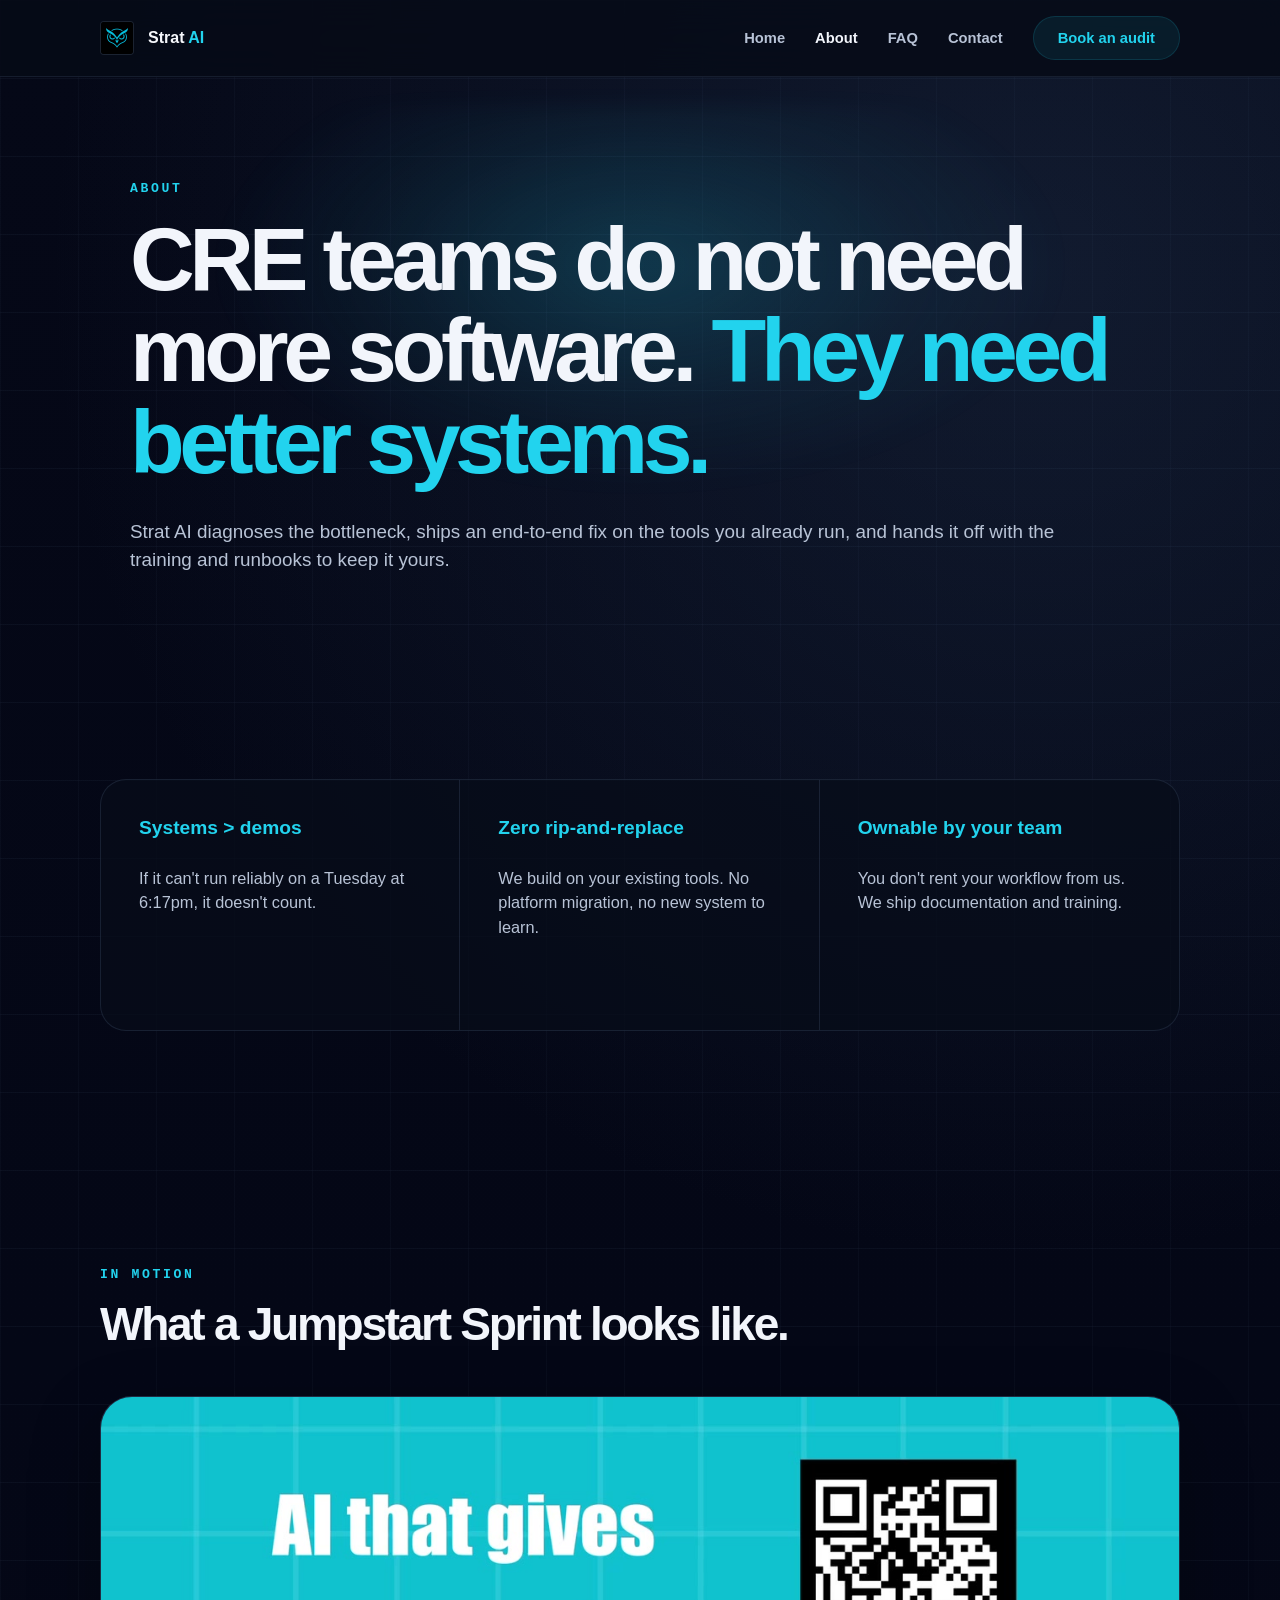
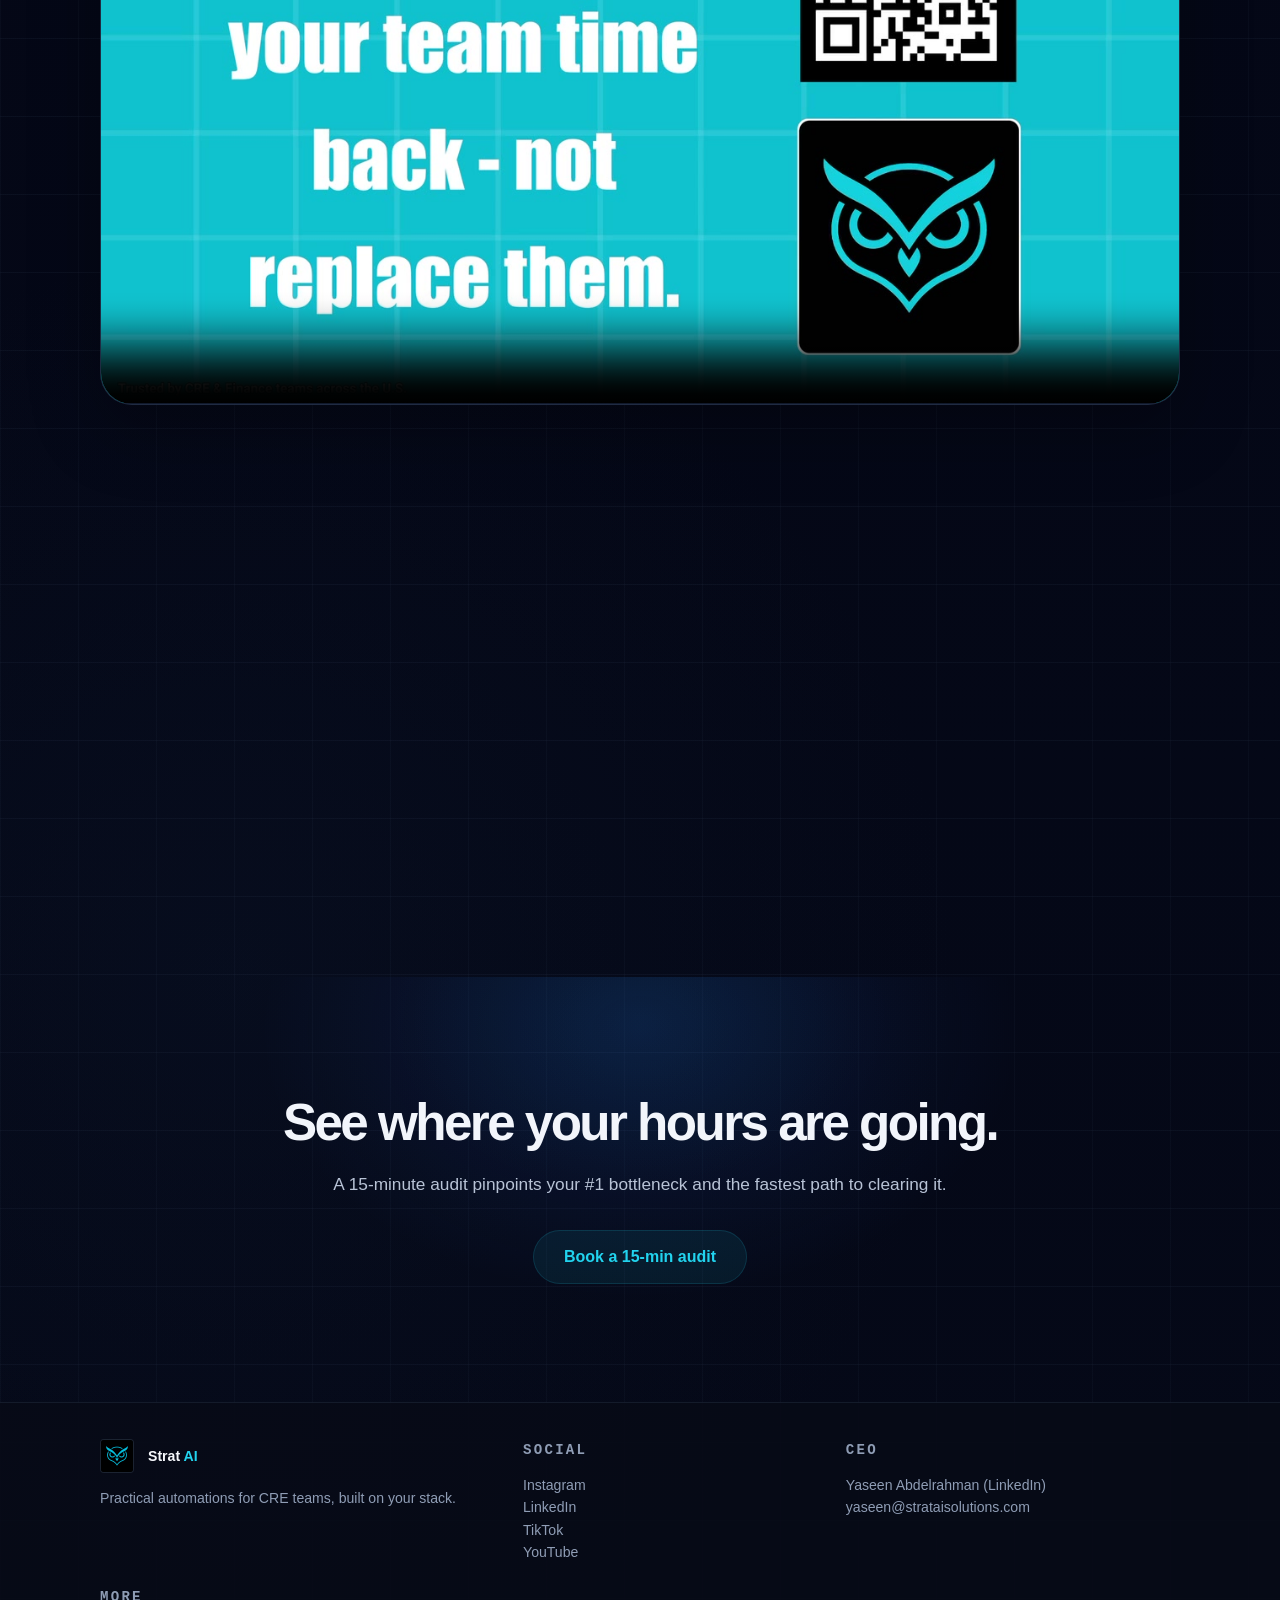
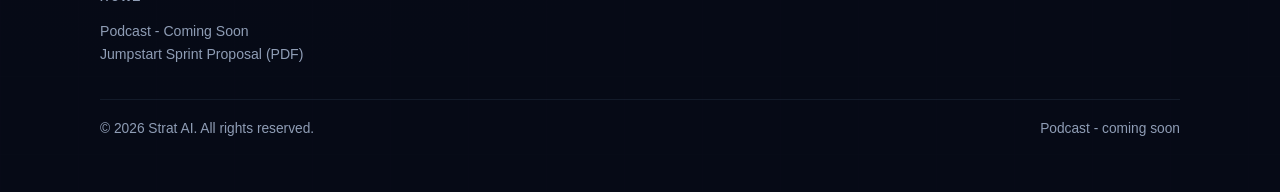
==== about-us.html @ e68e4372 "initial redesigned site" ====
<!doctype html>
<html lang="en">
  <head>
    <meta charset="UTF-8" />
    <meta name="viewport" content="width=device-width, initial-scale=1.0" />
    <title>Strat AI | About</title>
    <meta
      name="description"
      content="CRE teams do not need more software. They need better systems. Learn how Strat AI approaches workflow automation for CRE teams."
    />
    <link
      href="https://assets.calendly.com/assets/external/widget.css"
      rel="stylesheet"
    />
    <link rel="stylesheet" href="style.css" />
  </head>
  <body class="about-page">
    <div class="site-shell">
      <header class="topbar">
        <div class="container topbar-inner">
          <a class="brandmark" href="index.html" aria-label="Strat AI home">
            <img src="../stratai-logo.jpg" alt="Strat AI logo" class="brandmark-logo" />
            <span class="brandmark-text">Strat <span>AI</span></span>
          </a>

          <nav class="main-nav" aria-label="Primary">
            <a href="index.html">Home</a>
            <a class="is-current" href="about-us.html">About</a>
            <a href="faq.html">FAQ</a>
            <a href="contact.html">Contact</a>
            <a class="nav-cta calendly-trigger" href="https://calendly.com/yaseen-strataisolutions/intro?month=2026-02">Book an audit</a>
          </nav>

          <button class="nav-toggle" type="button" aria-expanded="false" aria-controls="mobile-nav">
            <span></span>
            <span></span>
          </button>
        </div>

        <div class="mobile-nav" id="mobile-nav">
          <a href="index.html">Home</a>
          <a href="about-us.html">About</a>
          <a href="faq.html">FAQ</a>
          <a href="contact.html">Contact</a>
          <a class="nav-cta mobile-nav-cta calendly-trigger" href="https://calendly.com/yaseen-strataisolutions/intro?month=2026-02">Book an audit</a>
        </div>
      </header>

      <main>
        <section class="about-hero about-hero-glow section-grid">
          <div class="container about-hero-inner reveal">
            <p class="section-kicker">About</p>
            <h1 class="about-title">
              CRE teams do not need more software.
              <span>They need better systems.</span>
            </h1>
            <p class="about-subtitle">
              Strat AI diagnoses the bottleneck, ships an end-to-end fix on the tools you already run, and
              hands it off with the training and runbooks to keep it yours.
            </p>
          </div>
        </section>

        <section class="section">
          <div class="container">
            <div class="principles-strip reveal">
              <article class="principle">
                <h2>Systems &gt; demos</h2>
                <p>If it can't run reliably on a Tuesday at 6:17pm, it doesn't count.</p>
              </article>
              <article class="principle">
                <h2>Zero rip-and-replace</h2>
                <p>We build on your existing tools. No platform migration, no new system to learn.</p>
              </article>
              <article class="principle">
                <h2>Ownable by your team</h2>
                <p>You don't rent your workflow from us. We ship documentation and training.</p>
              </article>
            </div>
          </div>
        </section>

        <section class="section section-contrast">
          <div class="container about-video-block">
            <div class="section-heading reveal">
              <p class="section-kicker">In Motion</p>
              <h2>What a Jumpstart Sprint looks like.</h2>
            </div>

            <div class="about-video-panel reveal">
              <video controls preload="metadata" playsinline poster="../strat-ai-beta-jumpstart-ad-poster.jpg">
                <source src="../strat-ai-beta-jumpstart-ad.mp4" type="video/mp4" />
                Your browser does not support the video tag.
              </video>
            </div>
          </div>
        </section>

        <section class="section">
          <div class="container founder-layout">
            <div class="founder-meta reveal">
              <p class="section-kicker">Founder</p>
              <h2>Yaseen Abdelrahman</h2>
              <p class="founder-role">CEO, Strat AI</p>
              <a href="https://www.linkedin.com/in/yaseenabdelrahman/" target="_blank" rel="noreferrer">
                Connect on LinkedIn
              </a>
            </div>

            <div class="founder-copy reveal">
              <p>
                Yaseen launched Strat AI at 18 after seeing operational gaps firsthand while working in
                commercial lending. He had previously founded an automated attendance system, bringing the
                same practical, systems-first problem-solving to CRE workflow automation.
              </p>
              <p>
                The throughline is simple: deal teams lose hours to coordination, chasing documents, and
                manual status updates. The fix is rarely more software. It is a focused build that runs
                reliably and is owned by the team using it.
              </p>
            </div>
          </div>
        </section>

        <section class="section section-contrast about-book-call" id="book-call">
          <div class="container about-cta reveal">
            <h2>See where your hours are going.</h2>
            <p>A 15-minute audit pinpoints your #1 bottleneck and the fastest path to clearing it.</p>
            <a class="button button-primary button-accent-ghost calendly-trigger" href="https://calendly.com/yaseen-strataisolutions/intro?month=2026-02">Book a 15-min audit</a>
          </div>
        </section>
      </main>

      <footer class="footer" id="contact">
        <div class="container footer-inner footer-inner-compact">
          <div>
            <a class="brandmark footer-brand" href="index.html">
              <img src="../stratai-logo.jpg" alt="Strat AI logo" class="brandmark-logo" />
              <span class="brandmark-text">Strat <span>AI</span></span>
            </a>
            <p>Practical automations for CRE teams, built on your stack.</p>
          </div>

          <div>
            <p class="footer-heading">Social</p>
            <ul>
              <li><a href="https://www.instagram.com/strataisolutions/" target="_blank" rel="noreferrer">Instagram</a></li>
              <li><a href="https://www.linkedin.com/company/strataisolutions/posts/?feedView=all" target="_blank" rel="noreferrer">LinkedIn</a></li>
              <li><a href="https://www.tiktok.com/@stratai" target="_blank" rel="noreferrer">TikTok</a></li>
              <li><a href="https://www.youtube.com/@StratAISolutions" target="_blank" rel="noreferrer">YouTube</a></li>
            </ul>
          </div>

          <div>
            <p class="footer-heading">CEO</p>
            <ul>
              <li><a href="https://www.linkedin.com/in/yaseenabdelrahman/" target="_blank" rel="noreferrer">Yaseen Abdelrahman (LinkedIn)</a></li>
              <li><a href="mailto:yaseen@strataisolutions.com">yaseen@strataisolutions.com</a></li>
            </ul>
          </div>

          <div>
            <p class="footer-heading">More</p>
            <ul>
              <li><span>Podcast - Coming Soon</span></li>
              <li><a href="../Strat%20AI%20Solutions%20-%20Beta%20Jumpstart%20Sprint%20Proposal%20-%20April%202026.pdf" target="_blank" rel="noreferrer">Jumpstart Sprint Proposal (PDF)</a></li>
            </ul>
          </div>
        </div>

        <div class="container footer-bottom-bar">
          <p>&copy; 2026 Strat AI. All rights reserved.</p>
          <p>Podcast - coming soon</p>
        </div>
      </footer>
    </div>

    <script
      src="https://assets.calendly.com/assets/external/widget.js"
      type="text/javascript"
      async
    ></script>
    <script>
      const calendlyUrl = "https://calendly.com/yaseen-strataisolutions/intro?month=2026-02";
      document.querySelectorAll(".calendly-trigger").forEach((link) => {
        link.addEventListener("click", (event) => {
          event.preventDefault();
          if (window.Calendly) {
            window.Calendly.initPopupWidget({ url: calendlyUrl });
          } else {
            window.open(calendlyUrl, "_blank", "noopener");
          }
        });
      });

      const toggle = document.querySelector(".nav-toggle");
      const mobileNav = document.querySelector(".mobile-nav");

      if (toggle && mobileNav) {
        toggle.addEventListener("click", () => {
          const expanded = toggle.getAttribute("aria-expanded") === "true";
          toggle.setAttribute("aria-expanded", String(!expanded));
          mobileNav.classList.toggle("is-open");
        });
      }

      const observer = new IntersectionObserver(
        (entries) => {
          entries.forEach((entry) => {
            if (entry.isIntersecting) {
              entry.target.classList.add("is-visible");
              observer.unobserve(entry.target);
            }
          });
        },
        { threshold: 0.14 }
      );

      document.querySelectorAll(".reveal").forEach((element) => observer.observe(element));
    </script>
  </body>
</html>
---- style.css ----
:root {
  --bg: #050918;
  --bg-soft: #0f192b;
  --bg-strong: #0b1324;
  --panel: rgba(12, 20, 37, 0.94);
  --panel-strong: rgba(20, 31, 52, 0.96);
  --line: rgba(119, 145, 186, 0.16);
  --line-strong: rgba(119, 145, 186, 0.24);
  --text: #f2f5fb;
  --text-soft: #b8c3d6;
  --text-muted: #8f9db5;
  --accent: #6ecbf3;
  --accent-text: #22d3ee;
  --accent-soft: rgba(110, 203, 243, 0.16);
  --accent-ui: #22344f;
  --shadow: 0 24px 70px rgba(0, 0, 0, 0.28);
  --radius-lg: 28px;
  --radius-md: 22px;
  --radius-sm: 999px;
  --container: 1140px;
  --grid-x: 50%;
  --grid-y: 50%;
  --grid-rotate-x: 0deg;
  --grid-rotate-y: 0deg;
}

*,
*::before,
*::after {
  box-sizing: border-box;
}

html {
  scroll-behavior: smooth;
}

body {
  margin: 0;
  color: var(--text);
  font-family: Inter, "Segoe UI", Arial, sans-serif;
  background:
    linear-gradient(rgba(120, 151, 194, 0.055) 1px, transparent 1px),
    linear-gradient(90deg, rgba(120, 151, 194, 0.04) 1px, transparent 1px),
    radial-gradient(circle at 81% 8%, rgba(44, 67, 99, 0.32), transparent 30%),
    radial-gradient(circle at 18% 76%, rgba(13, 25, 47, 0.28), transparent 26%),
    linear-gradient(180deg, #050817, #040716 40%, #050918 100%);
  background-size: 78px 78px, 78px 78px, auto, auto, auto;
}

a {
  color: inherit;
  text-decoration: none;
}

img {
  display: block;
  max-width: 100%;
}

video {
  display: block;
  width: 100%;
}

ul {
  margin: 0;
  padding: 0;
  list-style: none;
}

p,
h1,
h2,
h3 {
  margin: 0;
}

.site-shell {
  min-height: 100vh;
  position: relative;
  z-index: 1;
}

.interactive-grid {
  position: fixed;
  inset: 0;
  overflow: hidden;
  pointer-events: none;
  perspective: 1400px;
  z-index: 0;
}

.interactive-grid-base,
.interactive-grid-bulge,
.interactive-grid-glow {
  position: absolute;
  inset: -6%;
  transform-style: preserve-3d;
  will-change: transform, background;
}

.interactive-grid-base {
  background:
    linear-gradient(rgba(120, 151, 194, 0.055) 1px, transparent 1px),
    linear-gradient(90deg, rgba(120, 151, 194, 0.04) 1px, transparent 1px);
  background-size: 78px 78px, 78px 78px;
  transform:
    rotateX(var(--grid-rotate-x))
    rotateY(var(--grid-rotate-y))
    scale(1.03);
  opacity: 0.55;
}

.interactive-grid-bulge {
  background:
    radial-gradient(
      320px 220px at var(--grid-x) var(--grid-y),
      rgba(255, 255, 255, 0.06) 0%,
      rgba(120, 151, 194, 0.07) 18%,
      rgba(34, 211, 238, 0.05) 32%,
      rgba(0, 0, 0, 0) 72%
    );
  transform:
    translateZ(70px)
    rotateX(calc(var(--grid-rotate-x) * 0.5))
    rotateY(calc(var(--grid-rotate-y) * 0.5));
  filter: blur(4px);
  opacity: 0.85;
}

.interactive-grid-glow {
  background:
    radial-gradient(
      420px 320px at var(--grid-x) var(--grid-y),
      rgba(34, 211, 238, 0.12) 0%,
      rgba(37, 99, 235, 0.1) 20%,
      rgba(37, 99, 235, 0.04) 42%,
      rgba(0, 0, 0, 0) 70%
    );
  transform:
    translateZ(110px)
    rotateX(calc(var(--grid-rotate-x) * 0.35))
    rotateY(calc(var(--grid-rotate-y) * 0.35));
  filter: blur(16px);
  opacity: 0.9;
}

.container {
  width: min(var(--container), calc(100% - 128px));
  margin: 0 auto;
}

.section {
  padding: 118px 0;
}

.section-grid {
  position: relative;
}

.section-grid::before,
.section-contrast::before {
  content: "";
  position: absolute;
  inset: 0;
  pointer-events: none;
  border-top: 1px solid rgba(119, 145, 186, 0.08);
}

.section-contrast {
  position: relative;
  background: rgba(17, 26, 44, 0.88);
}

.home-page .section-contrast {
  background: transparent;
}

.home-page .container {
  width: min(1080px, calc(100% - 168px));
}

.about-page .container {
  width: min(1080px, calc(100% - 168px));
}

.faq-page .container {
  width: min(1080px, calc(100% - 168px));
}

.contact-page .container {
  width: min(1080px, calc(100% - 168px));
}

.home-page .section-kicker,
.home-page .matrix-index,
.home-page .pipeline-status,
.home-page .pipeline-card-brand span,
.home-page .info-card-number,
.home-page .info-card-tag,
.home-page .panel-kicker,
.home-page .hero-text strong,
.home-page .pipeline-metrics strong,
.home-page .metric strong,
.home-page .price-card h3 span,
.home-page .faq-index {
  font-family: "IBM Plex Mono", "SFMono-Regular", Consolas, "Liberation Mono", monospace;
}

.home-page .section::before,
.home-page .section-grid::before,
.home-page .section-contrast::before {
  display: none;
}

.about-page .section::before,
.about-page .section-grid::before,
.about-page .section-contrast::before {
  display: none;
}

.about-page .section-contrast {
  background: transparent;
}

.faq-page .section::before,
.faq-page .section-grid::before,
.faq-page .section-contrast::before {
  display: none;
}

.faq-page .section-contrast {
  background: transparent;
}

.contact-page .section::before,
.contact-page .section-grid::before,
.contact-page .section-contrast::before {
  display: none;
}

.contact-page .section-contrast {
  background: transparent;
}

.home-book-call {
  position: relative;
  overflow: hidden;
}

.home-custom-builds {
  position: relative;
  overflow: hidden;
}

.home-outcomes {
  position: relative;
  overflow: hidden;
}

.home-outcomes::after {
  content: "";
  position: absolute;
  left: 50%;
  bottom: 92px;
  width: 760px;
  height: 220px;
  transform: translateX(-50%);
  pointer-events: none;
  background:
    radial-gradient(ellipse at 50% 50%, rgba(34, 211, 238, 0.12), transparent 62%),
    radial-gradient(ellipse at 50% 50%, rgba(34, 211, 238, 0.05), transparent 40%);
  filter: blur(10px);
  border-radius: 999px;
}

.home-outcomes > .container {
  position: relative;
  z-index: 1;
}

.home-who-help {
  position: relative;
  overflow: hidden;
}

.home-who-help::after {
  content: "";
  position: absolute;
  left: 50%;
  bottom: -180px;
  width: 980px;
  height: 420px;
  transform: translateX(-50%);
  pointer-events: none;
  background:
    radial-gradient(ellipse at 50% 48%, rgba(34, 211, 238, 0.14), transparent 62%),
    radial-gradient(ellipse at 50% 48%, rgba(34, 211, 238, 0.06), transparent 40%);
  filter: blur(10px);
  border-radius: 999px;
}

.home-who-help > .container {
  position: relative;
  z-index: 1;
}

.home-bottlenecks {
  position: relative;
  overflow: hidden;
}

.home-bottlenecks::after {
  content: "";
  position: absolute;
  left: 50%;
  top: -180px;
  width: 980px;
  height: 420px;
  transform: translateX(-50%);
  pointer-events: none;
  background:
    radial-gradient(ellipse at 50% 52%, rgba(34, 211, 238, 0.14), transparent 62%),
    radial-gradient(ellipse at 50% 52%, rgba(34, 211, 238, 0.06), transparent 40%);
  filter: blur(10px);
  border-radius: 999px;
}

.home-bottlenecks > .container {
  position: relative;
  z-index: 1;
}

.home-custom-builds::after {
  content: "";
  position: absolute;
  inset: auto 0 -160px;
  height: 340px;
  pointer-events: none;
  background:
    radial-gradient(ellipse at 50% 100%, rgba(37, 99, 235, 0.16), transparent 62%),
    radial-gradient(ellipse at 50% 100%, rgba(34, 211, 238, 0.07), transparent 40%);
}

.home-custom-builds > .container {
  position: relative;
  z-index: 1;
}

.home-book-call::after {
  content: "";
  position: absolute;
  inset: -180px 0 -80px;
  pointer-events: none;
  background:
    radial-gradient(ellipse at 50% 34%, rgba(37, 99, 235, 0.14), transparent 42%),
    radial-gradient(ellipse at 50% 32%, rgba(34, 211, 238, 0.06), transparent 28%);
}

.home-book-call > .container {
  position: relative;
  z-index: 1;
}

.topbar {
  position: sticky;
  top: 0;
  z-index: 20;
  backdrop-filter: blur(18px);
  background: rgba(7, 11, 23, 0.84);
  border-bottom: 1px solid rgba(119, 145, 186, 0.14);
}

.topbar-inner {
  display: flex;
  align-items: center;
  justify-content: space-between;
  min-height: 76px;
  gap: 24px;
}

.brandmark {
  display: inline-flex;
  align-items: center;
  gap: 14px;
  font-weight: 700;
  font-size: 1rem;
}

.brandmark-logo {
  width: 34px;
  height: 34px;
  object-fit: cover;
  border-radius: 4px;
  border: 1px solid rgba(119, 145, 186, 0.2);
  background: #04070f;
}

.brandmark-text {
  color: #f6f8fc;
}

.brandmark-text span {
  color: var(--accent-text);
}

.main-nav {
  display: flex;
  align-items: center;
  gap: 30px;
  color: var(--text-soft);
  font-size: 0.92rem;
  font-weight: 600;
}

.main-nav a:hover,
.footer a:hover {
  color: var(--accent);
}

.main-nav .is-current {
  color: var(--text);
}

.nav-cta,
.button {
  display: inline-flex;
  align-items: center;
  justify-content: center;
  min-height: 54px;
  padding: 0 30px;
  border-radius: var(--radius-sm);
  border: 1px solid var(--line-strong);
  font-weight: 700;
  transition: transform 180ms ease, border-color 180ms ease, background 180ms ease, color 180ms ease;
}

.nav-cta {
  min-height: 44px;
  padding: 0 24px;
  background: rgba(34, 211, 238, 0.08);
  border-color: rgba(34, 211, 238, 0.14);
  color: var(--accent-text);
}

.button:hover,
.nav-cta:hover {
  transform: translateY(-1px);
  border-color: rgba(111, 212, 251, 0.32);
}

.button-primary {
  background: var(--accent);
  color: #09111d;
  border-color: transparent;
}

.button-accent-ghost {
  background: rgba(34, 211, 238, 0.08);
  border-color: rgba(34, 211, 238, 0.14);
  color: var(--accent-text);
}

.button-secondary {
  background: transparent;
  color: var(--text);
}

.button-full {
  width: 100%;
}

.nav-toggle,
.mobile-nav {
  display: none;
}

.hero {
  padding: 74px 0 78px;
}

.hero-layout {
  display: grid;
  grid-template-columns: minmax(0, 1.1fr) minmax(340px, 0.78fr);
  gap: 64px;
  align-items: center;
  min-height: calc(100vh - 104px);
}

.eyebrow-pill {
  display: inline-flex;
  align-items: center;
  gap: 12px;
  min-height: 34px;
  padding: 0 16px;
  border-radius: var(--radius-sm);
  border: 1px solid var(--line);
  color: var(--text-soft);
  font-size: 0.88rem;
  font-weight: 600;
}

.eyebrow-dot {
  width: 8px;
  height: 8px;
  border-radius: 50%;
  background: var(--accent);
}

.hero-copy {
  max-width: 720px;
}

.hero-copy-glow {
  position: relative;
}

.hero-copy-glow::before {
  content: "";
  position: absolute;
  top: 18px;
  left: -100px;
  width: 900px;
  height: 520px;
  pointer-events: none;
  background:
    radial-gradient(ellipse at 42% 42%, rgba(34, 211, 238, 0.16), transparent 64%),
    radial-gradient(ellipse at 42% 42%, rgba(34, 211, 238, 0.08), transparent 44%);
  filter: blur(10px);
  border-radius: 999px;
}

.hero-copy-glow > * {
  position: relative;
  z-index: 1;
}

.hero-title {
  margin-top: 28px;
  font-size: clamp(3.9rem, 7vw, 5.4rem);
  line-height: 0.96;
  letter-spacing: -0.06em;
  text-wrap: balance;
  font-family: Inter, "Segoe UI", Arial, sans-serif;
  font-weight: 600;
}

.hero-title span,
.hero-text strong,
.metric strong,
.pipeline-metrics strong,
.info-card-number {
  color: var(--accent-text);
}

.hero-title span {
  display: block;
}

.hero-text {
  margin-top: 28px;
  max-width: 650px;
  color: var(--text-soft);
  font-size: 1rem;
  line-height: 1.55;
}

.hero-actions {
  display: flex;
  flex-wrap: wrap;
  gap: 14px;
  margin-top: 34px;
}

.hero-meta {
  display: flex;
  flex-wrap: wrap;
  gap: 14px 28px;
  margin-top: 30px;
  color: var(--text-muted);
  font-size: 0.92rem;
  line-height: 1.65;
}

.hero-meta span:first-child {
  color: var(--accent);
}

.hero-meta span:not(:last-child)::after {
  content: "/";
  margin-left: 18px;
  color: rgba(111, 212, 251, 0.7);
}

.pipeline-card {
  padding: 26px 24px 22px;
  border-radius: 26px;
  border: 1px solid var(--line);
  background:
    linear-gradient(180deg, rgba(16, 25, 43, 0.98), rgba(13, 21, 37, 0.96)),
    rgba(12, 20, 33, 0.96);
  box-shadow: var(--shadow);
}

.pipeline-card-header,
.pipeline-card-brand,
.pipeline-row,
.pipeline-metrics {
  display: flex;
  align-items: center;
}

.pipeline-card-header,
.pipeline-row,
.pipeline-metrics {
  justify-content: space-between;
}

.pipeline-card-brand {
  gap: 16px;
}

.pipeline-card-brand img {
  width: 42px;
  height: 42px;
  border-radius: 4px;
}

.pipeline-card-brand span,
.pipeline-status,
.info-card-tag,
.panel-kicker,
.section-kicker,
.matrix-index {
  text-transform: uppercase;
  letter-spacing: 0.2em;
  font-size: 0.82rem;
}

.pipeline-card-brand span,
.info-card-tag,
.panel-kicker {
  color: var(--text-muted);
}

.pipeline-status,
.section-kicker,
.matrix-index {
  color: var(--accent-text);
}

.pipeline-list {
  display: grid;
  gap: 14px;
  margin-top: 18px;
  padding-top: 20px;
  border-top: 1px solid rgba(119, 145, 186, 0.12);
}

.pipeline-row {
  min-height: 50px;
  padding: 0 18px;
  border-radius: 16px;
  border: 1px solid rgba(119, 145, 186, 0.12);
  background: rgba(24, 34, 56, 0.74);
  color: var(--text-soft);
  font-size: 0.92rem;
  opacity: 0;
  transform: translate3d(36px, 0, 0);
  animation: pipelineSlideIn 700ms cubic-bezier(0.2, 0.8, 0.2, 1) forwards;
}

.pipeline-row:nth-child(1) { animation-delay: 120ms; }
.pipeline-row:nth-child(2) { animation-delay: 240ms; }
.pipeline-row:nth-child(3) { animation-delay: 360ms; }
.pipeline-row:nth-child(4) { animation-delay: 480ms; }

.pipeline-row span:last-child {
  color: var(--text-muted);
  text-transform: uppercase;
  letter-spacing: 0.12em;
  font-size: 0.8rem;
  font-weight: 700;
}

.pipeline-row-active {
  background: rgba(38, 56, 84, 0.96);
  border-color: rgba(110, 203, 243, 0.2);
}

.pipeline-row-active span {
  color: var(--accent-text);
}

.pipeline-metrics {
  gap: 18px;
  margin-top: 18px;
  padding-top: 18px;
  border-top: 1px solid rgba(119, 145, 186, 0.12);
}

.pipeline-metrics div {
  flex: 1;
}

.pipeline-metrics strong {
  display: block;
  margin-bottom: 4px;
  font-size: 1.35rem;
  line-height: 1;
}

.pipeline-metrics span {
  color: var(--text-muted);
  font-size: 0.86rem;
}

.section-heading {
  max-width: 820px;
}

.section-kicker {
  margin-bottom: 18px;
  font-weight: 700;
}

.section-heading h2,
.split-copy h2,
.video-copy h2,
.sprint-copy h2,
.custom-card h2,
.book-call h2 {
  font-size: clamp(2.45rem, 3.6vw, 3.5rem);
  line-height: 1.05;
  letter-spacing: -0.05em;
  font-family: Inter, "Segoe UI", Arial, sans-serif;
  font-weight: 600;
}

.section-heading p:last-child,
.split-copy p:last-child,
.video-copy p:last-child,
.book-call > p:last-of-type,
.custom-card p,
.price-card p,
.panel p,
.matrix-cell p,
.metric p {
  color: var(--text-soft);
  font-size: 0.98rem;
  line-height: 1.55;
}

.section-heading p:last-child {
  margin-top: 26px;
  max-width: 760px;
}

.triple-cards {
  display: grid;
  grid-template-columns: repeat(3, minmax(0, 1fr));
  gap: 24px;
  margin-top: 72px;
}

.info-card,
.panel,
.matrix,
.price-card,
.custom-card,
.video-panel {
  border: 1px solid var(--line);
}

.info-card,
.panel,
.price-card,
.custom-card {
  border-radius: var(--radius-md);
  background: var(--panel);
}

.info-card {
  min-height: 284px;
  padding: 30px 34px 32px;
}

.info-card-top {
  display: flex;
  justify-content: space-between;
  align-items: center;
}

.info-card-number {
  font-size: 3rem;
  line-height: 1;
  letter-spacing: -0.04em;
  color: #2d6f93;
  transition: color 180ms ease;
}

.info-card:hover .info-card-number {
  color: var(--accent-text);
}

.info-card h3,
.matrix-cell h3,
.panel h3 {
  font-size: 1.2rem;
  line-height: 1.3;
}

.info-card h3 {
  margin-top: 36px;
  font-size: 1.85rem;
  font-weight: 600;
}

.info-card p {
  margin-top: 20px;
  color: var(--text-soft);
  font-size: 1.02rem;
  line-height: 1.58;
}

.split-showcase {
  display: grid;
  grid-template-columns: minmax(0, 1fr) minmax(460px, 0.94fr);
  gap: 64px;
  align-items: start;
}

.split-copy h2,
.video-copy h2,
.sprint-copy h2 {
  max-width: 700px;
}

.split-copy p:last-child {
  margin-top: 28px;
  max-width: 640px;
}

.fit-grid {
  display: grid;
  grid-template-columns: repeat(2, minmax(0, 1fr));
  gap: 22px;
  align-items: start;
  max-width: 620px;
  justify-self: end;
}

.panel {
  padding: 28px 30px 30px;
}

.panel-emphasis,
.price-card,
.custom-card-emphasis {
  background: var(--panel-strong);
}

.panel h3 {
  margin-bottom: 18px;
  color: var(--accent-text);
  text-transform: uppercase;
  letter-spacing: 0.14em;
}

.fit-grid .panel:not(.panel-emphasis) h3 {
  color: var(--text-muted);
}

.panel ul,
.custom-card ul {
  display: grid;
  gap: 16px;
  color: var(--text-soft);
  font-size: 0.98rem;
  line-height: 1.4;
}

.fit-list {
  gap: 20px;
}

.fit-label {
  color: var(--text-muted);
  display: inline;
}

.fit-value {
  color: var(--text-soft);
}

.fit-grid .panel {
  aspect-ratio: 1 / 1;
  padding: 28px 30px 30px;
  display: flex;
  flex-direction: column;
  justify-content: flex-start;
  width: 100%;
}

.fit-grid .panel h3 {
  margin-bottom: 20px;
}

.fit-grid .panel ul {
  gap: 18px;
  font-size: 0.94rem;
  line-height: 1.42;
}

.fit-grid .panel li {
  max-width: none;
}

.fit-grid .panel-emphasis li {
  max-width: none;
}

.matrix {
  display: grid;
  grid-template-columns: repeat(3, minmax(0, 1fr));
  overflow: hidden;
  margin-top: 60px;
  border-radius: 26px;
  background: rgba(8, 13, 26, 0.74);
}

.matrix-cell {
  min-height: 240px;
  padding: 36px 34px 34px;
  border-right: 1px solid var(--line);
  border-bottom: 1px solid var(--line);
}

.matrix-cell:nth-child(3n) {
  border-right: 0;
}

.matrix-cell:nth-last-child(-n + 3) {
  border-bottom: 0;
}

.matrix-cell h3 {
  margin-top: 28px;
  font-size: 1.1rem;
}

.matrix-cell p {
  margin-top: 14px;
  max-width: 320px;
}

.section-outcomes .section-heading {
  max-width: none;
}

.metrics {
  display: grid;
  grid-template-columns: repeat(3, minmax(0, 1fr));
  gap: 0;
  margin-top: 56px;
}

.metric {
  padding: 0 30px 0 30px;
  border-left: 1px solid var(--line-strong);
}

.metric:first-child {
  border-left: 0;
}

.metric strong {
  display: block;
  max-width: 280px;
  font-size: clamp(2.4rem, 4.2vw, 4rem);
  line-height: 0.94;
  letter-spacing: -0.05em;
}

.metric p {
  margin-top: 18px;
  max-width: 320px;
}

.outcomes-note {
  margin-top: 56px;
  max-width: 860px;
  color: var(--text-muted);
  font-size: 1.05rem;
  line-height: 1.5;
}

.integration-pills {
  display: flex;
  flex-wrap: wrap;
  gap: 14px;
  margin-top: 56px;
}

.integration-pills span {
  display: inline-flex;
  align-items: center;
  min-height: 50px;
  padding: 0 24px;
  border-radius: var(--radius-sm);
  border: 1px solid var(--line);
  background: rgba(10, 16, 31, 0.7);
  color: var(--text-soft);
  font-size: 0.96rem;
  font-weight: 600;
  transition: color 180ms ease, border-color 180ms ease, background 180ms ease;
}

.integration-pills span:hover {
  color: var(--accent-text);
  border-color: rgba(34, 211, 238, 0.18);
  background: rgba(34, 211, 238, 0.05);
}

.video-layout,
.sprint-layout,
.custom-grid,
.footer-inner {
  display: grid;
}

.video-layout {
  grid-template-columns: minmax(0, 0.9fr) minmax(420px, 1.06fr);
  gap: 64px;
  align-items: center;
}

.video-copy p:last-child {
  margin-top: 28px;
  max-width: 560px;
}

.video-panel {
  overflow: hidden;
  border-radius: 32px;
  background: rgba(19, 28, 47, 0.88);
  box-shadow: var(--shadow);
}

.sprint-layout {
  grid-template-columns: minmax(0, 0.94fr) minmax(0, 1.18fr);
  gap: 56px;
  align-items: start;
}

.price-card {
  margin-top: 42px;
  max-width: 680px;
  padding: 28px 28px 30px;
  background: rgba(34, 211, 238, 0.08);
  border-color: rgba(34, 211, 238, 0.14);
}

.price-card h3 {
  font-size: 1.55rem;
  color: var(--text-muted);
}

.price-card h3 span {
  color: var(--accent-text);
  font-size: clamp(2.6rem, 4.2vw, 3.5rem);
  letter-spacing: -0.06em;
}

.price-card p {
  margin-top: 14px;
  font-size: 0.94rem;
}

.price-card .button {
  margin-top: 24px;
}

.sprint-panels {
  display: grid;
  grid-template-columns: repeat(3, minmax(0, 1fr));
  gap: 22px;
}

.sprint-panels > .panel:not(.panel-wide) {
  aspect-ratio: 1 / 1;
  padding: 24px 24px 22px;
}

.sprint-panels > .panel:not(.panel-wide) h3 {
  font-size: 1.05rem;
  line-height: 1.25;
  letter-spacing: 0.12em;
}

.sprint-panels > .panel:not(.panel-wide) p {
  font-size: 0.92rem;
  line-height: 1.45;
}

.panel-wide {
  grid-column: 1 / -1;
}

.panel-kicker {
  margin-bottom: 24px;
  color: var(--text-muted);
  font-weight: 700;
}

.success-grid {
  display: grid;
  grid-template-columns: repeat(3, minmax(0, 1fr));
  gap: 24px;
}

.custom-grid {
  grid-template-columns: repeat(2, minmax(0, 1fr));
  gap: 24px;
}

.custom-card {
  display: flex;
  flex-direction: column;
  min-height: 560px;
  padding: 36px 38px;
}

.custom-lead {
  margin-top: 16px;
  font-size: 1.12rem;
}

.custom-card ul {
  margin-top: 30px;
}

.custom-card p:last-of-type {
  margin-top: 34px;
}

.custom-card .button {
  margin-top: auto;
  color: var(--accent-text);
}

.book-call {
  text-align: center;
}

.book-call .section-kicker {
  justify-content: center;
}

.book-call h2 {
  max-width: 760px;
  margin: 0 auto;
}

.book-call > p:last-of-type {
  max-width: 700px;
  margin: 24px auto 0;
}

.book-call-actions {
  display: flex;
  justify-content: center;
  flex-wrap: wrap;
  gap: 16px;
  margin-top: 34px;
}

.footer {
  padding: 36px 0 52px;
  border-top: 1px solid rgba(119, 145, 186, 0.12);
  background: rgba(7, 11, 23, 0.9);
}

.footer-inner {
  grid-template-columns: 1.2fr 0.8fr 0.8fr 1fr;
  gap: 22px;
}

.footer-brand {
  margin-bottom: 14px;
}

.footer p,
.footer li,
.footer a {
  color: var(--text-muted);
  font-size: 0.88rem;
  line-height: 1.6;
}

.footer-heading {
  margin-bottom: 12px;
  color: var(--text-soft);
  font-size: 0.8rem;
  letter-spacing: 0.16em;
  text-transform: uppercase;
  font-weight: 700;
}

.reveal {
  opacity: 0;
  transform: translateY(22px);
  transition: opacity 500ms ease, transform 500ms ease;
}

.reveal.is-visible {
  opacity: 1;
  transform: translateY(0);
}

@keyframes pipelineSlideIn {
  from {
    opacity: 0;
    transform: translate3d(36px, 0, 0);
  }

  to {
    opacity: 1;
    transform: translate3d(0, 0, 0);
  }
}

.about-hero {
  padding: 104px 0 86px;
}

.about-hero-glow {
  position: relative;
  overflow: hidden;
}

.about-hero-glow::after {
  content: "";
  position: absolute;
  left: 50%;
  top: 28px;
  width: 980px;
  height: 420px;
  transform: translateX(-50%);
  pointer-events: none;
  background:
    radial-gradient(ellipse at 50% 38%, rgba(34, 211, 238, 0.14), transparent 62%),
    radial-gradient(ellipse at 50% 38%, rgba(34, 211, 238, 0.06), transparent 40%);
  filter: blur(10px);
  border-radius: 999px;
}

.about-hero-glow > .container {
  position: relative;
  z-index: 1;
}

.about-hero-inner {
  max-width: 1020px;
}

.about-title {
  font-size: clamp(4rem, 7vw, 5.9rem);
  line-height: 1.02;
  letter-spacing: -0.06em;
  font-family: Inter, "Segoe UI", Arial, sans-serif;
  font-weight: 600;
}

.about-title span {
  color: var(--accent-text);
}

.about-subtitle {
  max-width: 980px;
  margin-top: 30px;
  color: var(--text-soft);
  font-size: 1.18rem;
  line-height: 1.5;
}

.principles-strip {
  display: grid;
  grid-template-columns: repeat(3, minmax(0, 1fr));
  overflow: hidden;
  border: 1px solid var(--line);
  border-radius: 26px;
  background: rgba(8, 13, 26, 0.72);
}

.principle {
  min-height: 250px;
  padding: 36px 38px;
  border-right: 1px solid var(--line);
}

.principle:last-child {
  border-right: 0;
}

.principle h2 {
  color: var(--accent-text);
  font-size: 1.2rem;
  line-height: 1.25;
  font-family: Inter, "Segoe UI", Arial, sans-serif;
  font-weight: 600;
}

.principle p {
  margin-top: 26px;
  color: var(--text-soft);
  font-size: 1.02rem;
  line-height: 1.5;
  max-width: 280px;
}

.about-video-block .section-heading {
  max-width: none;
  margin-bottom: 48px;
}

.about-video-panel {
  overflow: hidden;
  max-width: 1160px;
  margin: 0 auto;
  border: 1px solid var(--line);
  border-radius: 32px;
  background: rgba(19, 28, 47, 0.88);
  box-shadow: var(--shadow);
}

.founder-layout {
  display: grid;
  grid-template-columns: minmax(320px, 0.7fr) minmax(0, 1fr);
  gap: 100px;
  align-items: start;
}

.founder-meta h2 {
  margin-top: 18px;
  font-size: clamp(2.3rem, 4vw, 3.2rem);
  line-height: 1.08;
  letter-spacing: -0.04em;
}

.founder-role {
  margin-top: 14px;
  color: var(--text-muted);
  font-size: 1.05rem;
}

.founder-meta a {
  display: inline-block;
  margin-top: 24px;
  color: var(--accent-text);
  font-size: 1rem;
  font-weight: 500;
}

.founder-copy {
  display: grid;
  gap: 28px;
}

.founder-copy p {
  max-width: 780px;
  color: var(--text-soft);
  font-size: 1.06rem;
  line-height: 1.6;
}

.about-cta {
  text-align: center;
}

.about-book-call {
  position: relative;
  overflow: hidden;
}

.about-book-call::after {
  content: "";
  position: absolute;
  inset: -180px 0 -80px;
  pointer-events: none;
  background:
    radial-gradient(ellipse at 50% 34%, rgba(37, 99, 235, 0.14), transparent 42%),
    radial-gradient(ellipse at 50% 32%, rgba(34, 211, 238, 0.06), transparent 28%);
}

.about-book-call > .container {
  position: relative;
  z-index: 1;
}

.about-cta h2 {
  font-size: clamp(2.8rem, 4vw, 4rem);
  line-height: 1.08;
  letter-spacing: -0.05em;
}

.about-cta p {
  max-width: 760px;
  margin: 22px auto 0;
  color: var(--text-soft);
  font-size: 1.08rem;
  line-height: 1.5;
}

.about-cta .button {
  margin-top: 32px;
}

.about-page .section-kicker,
.about-page .panel h3,
.about-page .founder-role,
.about-page .footer-heading {
  font-family: "Andale Mono", AndaleMono, "Lucida Console", "Courier New", monospace;
}

.footer-inner-compact {
  grid-template-columns: 1.2fr 0.9fr 1fr;
}

.footer-bottom-bar {
  display: flex;
  justify-content: space-between;
  gap: 20px;
  margin-top: 34px;
  padding-top: 18px;
  border-top: 1px solid rgba(119, 145, 186, 0.12);
}

.footer-bottom-bar p {
  color: var(--text-muted);
  font-size: 0.86rem;
}

.faq-hero {
  padding: 104px 0 52px;
}

.faq-hero-glow {
  position: relative;
  overflow: hidden;
}

.faq-hero-glow::after {
  content: "";
  position: absolute;
  left: 50%;
  top: 28px;
  width: 900px;
  height: 360px;
  transform: translateX(-50%);
  pointer-events: none;
  background:
    radial-gradient(ellipse at 50% 38%, rgba(34, 211, 238, 0.14), transparent 62%),
    radial-gradient(ellipse at 50% 38%, rgba(34, 211, 238, 0.06), transparent 40%);
  filter: blur(10px);
  border-radius: 999px;
}

.faq-hero-glow > .container {
  position: relative;
  z-index: 1;
}

.faq-hero-inner {
  max-width: 900px;
}

.faq-title {
  font-size: clamp(4rem, 7vw, 5.9rem);
  line-height: 1.02;
  letter-spacing: -0.06em;
  font-family: Inter, "Segoe UI", Arial, sans-serif;
  font-weight: 600;
}

.faq-title span {
  color: var(--accent-text);
}

.faq-layout {
  max-width: 1040px;
}

.faq-list {
  border-top: 1px solid rgba(119, 145, 186, 0.12);
}

.faq-item {
  border-bottom: 1px solid rgba(119, 145, 186, 0.12);
}

.faq-item summary {
  display: grid;
  grid-template-columns: auto 1fr auto;
  align-items: center;
  gap: 22px;
  padding: 28px 4px 28px 0;
  cursor: pointer;
  list-style: none;
}

.faq-page .section-kicker,
.faq-page .faq-index,
.faq-page .footer-heading {
  font-family: "Andale Mono", AndaleMono, "Lucida Console", "Courier New", monospace;
}

.faq-item summary::-webkit-details-marker {
  display: none;
}

.faq-index {
  color: var(--accent-text);
  font-size: 0.95rem;
  font-weight: 700;
  letter-spacing: 0.08em;
}

.faq-question {
  color: var(--text);
  font-size: clamp(1.34rem, 2vw, 1.56rem);
  line-height: 1.28;
  font-weight: 700;
}

.faq-icon {
  position: relative;
  width: 34px;
  height: 34px;
  border: 1px solid rgba(119, 145, 186, 0.18);
  border-radius: 50%;
}

.faq-icon::before,
.faq-icon::after {
  content: "";
  position: absolute;
  left: 50%;
  top: 50%;
  background: var(--accent-text);
  transform: translate(-50%, -50%);
}

.faq-icon::before {
  width: 10px;
  height: 1.5px;
}

.faq-icon::after {
  width: 1.5px;
  height: 10px;
}

.faq-item[open] .faq-icon::after {
  opacity: 0;
}

.faq-item[open] .faq-question {
  color: #f5f8fc;
}

.faq-answer {
  max-width: 860px;
  height: 0;
  overflow: hidden;
  opacity: 0;
  transform: translateY(-8px);
  transition:
    height 420ms cubic-bezier(0.22, 0.8, 0.22, 1),
    opacity 260ms ease,
    transform 420ms cubic-bezier(0.22, 0.8, 0.22, 1);
}

.faq-answer-inner {
  padding: 0 70px 30px 48px;
}

.faq-answer p {
  color: var(--text-soft);
  font-size: 1.05rem;
  line-height: 1.58;
}

.faq-item[open] .faq-answer {
  opacity: 1;
  transform: translateY(0);
}

.faq-cta-panel {
  margin-top: 68px;
  padding: 46px 48px;
  border: 1px solid var(--line);
  border-radius: 28px;
  background: var(--panel-strong);
  text-align: center;
}

.faq-cta-panel h2 {
  font-size: clamp(2.4rem, 4vw, 3.2rem);
  line-height: 1.08;
  letter-spacing: -0.04em;
}

.faq-cta-panel p {
  margin-top: 20px;
  color: var(--text-soft);
  font-size: 1.06rem;
}

.faq-cta-actions {
  display: flex;
  justify-content: center;
  flex-wrap: wrap;
  gap: 16px;
  margin-top: 28px;
}

.contact-hero {
  padding: 82px 0 70px;
}

.contact-hero-glow {
  position: relative;
  overflow: hidden;
}

.contact-hero-glow::after {
  content: "";
  position: absolute;
  left: 50%;
  top: 28px;
  width: 980px;
  height: 420px;
  transform: translateX(-50%);
  pointer-events: none;
  background:
    radial-gradient(ellipse at 50% 38%, rgba(34, 211, 238, 0.14), transparent 62%),
    radial-gradient(ellipse at 50% 38%, rgba(34, 211, 238, 0.06), transparent 40%);
  filter: blur(10px);
  border-radius: 999px;
}

.contact-hero-glow > .container {
  position: relative;
  z-index: 1;
}

.contact-layout {
  display: grid;
  grid-template-columns: minmax(0, 1fr) minmax(420px, 0.9fr);
  gap: 64px;
  align-items: start;
}

.contact-copy {
  max-width: 760px;
}

.contact-title {
  font-size: clamp(3.5rem, 6.2vw, 5rem);
  line-height: 1.02;
  letter-spacing: -0.06em;
  font-family: Inter, "Segoe UI", Arial, sans-serif;
  font-weight: 600;
}

.contact-title span {
  color: var(--accent-text);
}

.contact-subtitle {
  max-width: 640px;
  margin-top: 24px;
  color: var(--text-soft);
  font-size: 1.02rem;
  line-height: 1.5;
}

.contact-cards {
  display: grid;
  gap: 20px;
  margin-top: 44px;
}

.contact-card {
  display: flex;
  align-items: center;
  justify-content: space-between;
  gap: 24px;
  padding: 20px 24px;
  border: 1px solid var(--line);
  border-radius: 24px;
  background: rgba(7, 12, 25, 0.74);
  transition: border-color 180ms ease, transform 180ms ease, background 180ms ease;
}

.contact-card:hover {
  transform: translateY(-1px);
  border-color: rgba(111, 212, 251, 0.28);
}

.contact-card-active {
  background: var(--panel-strong);
}

.contact-card p {
  color: var(--text-muted);
  font-size: 0.92rem;
}

.contact-card strong {
  display: block;
  margin-top: 6px;
  color: var(--accent-text);
  font-size: 1rem;
  line-height: 1.35;
}

.contact-card:not(.contact-card-active) strong {
  color: var(--text);
}

.contact-card span {
  color: var(--accent-text);
  font-size: 1.5rem;
  line-height: 1;
}

.contact-form-panel {
  padding: 30px 32px;
  border: 1px solid var(--line);
  border-radius: 30px;
  background: rgba(10, 16, 31, 0.86);
}

.contact-form-panel h2 {
  font-size: clamp(1.8rem, 2.6vw, 2.35rem);
  line-height: 1.1;
  letter-spacing: -0.04em;
  font-family: Inter, "Segoe UI", Arial, sans-serif;
  font-weight: 600;
}

.contact-form-panel > p {
  margin-top: 12px;
  color: var(--text-muted);
  font-size: 0.94rem;
  line-height: 1.5;
}

.contact-form {
  display: grid;
  gap: 16px;
  margin-top: 26px;
}

.contact-form label {
  display: grid;
  gap: 10px;
}

.contact-form label span {
  color: var(--text-soft);
  font-size: 0.92rem;
  font-weight: 600;
}

.contact-form input,
.contact-form textarea {
  width: 100%;
  min-height: 52px;
  padding: 14px 16px;
  border: 1px solid rgba(119, 145, 186, 0.14);
  border-radius: 18px;
  background: rgba(7, 11, 23, 0.88);
  color: var(--text);
  font: inherit;
  outline: none;
}

.contact-form textarea {
  min-height: 94px;
  resize: vertical;
}

.contact-form input::placeholder,
.contact-form textarea::placeholder {
  color: #6d788d;
}

.contact-form input:focus,
.contact-form textarea:focus {
  border-color: rgba(111, 212, 251, 0.34);
}

.contact-submit {
  width: 100%;
  margin-top: 10px;
}

.contact-form-note {
  margin-top: 16px;
  color: var(--text-muted);
  font-size: 0.88rem;
  line-height: 1.5;
  text-align: center;
}

.contact-form-note a {
  color: var(--text-soft);
}

.contact-metrics {
  display: grid;
  grid-template-columns: repeat(3, minmax(0, 1fr));
  overflow: hidden;
  border: 1px solid var(--line);
  border-radius: 26px;
  background: rgba(8, 13, 26, 0.72);
}

.contact-metric {
  min-height: 144px;
  padding: 24px 30px 26px;
  border-right: 1px solid var(--line);
}

.contact-metric:last-child {
  border-right: 0;
}

.contact-metric strong {
  display: block;
  color: var(--accent-text);
  font-size: clamp(1.9rem, 3.5vw, 2.6rem);
  line-height: 1;
  letter-spacing: -0.04em;
}

.contact-metric p {
  max-width: 280px;
  margin-top: 12px;
  color: var(--text-soft);
  font-size: 0.92rem;
  line-height: 1.45;
}

.contact-page .section-kicker,
.contact-page .contact-form label span,
.contact-page .footer-heading,
.contact-page .contact-metric strong {
  font-family: "IBM Plex Mono", "SFMono-Regular", Consolas, "Liberation Mono", monospace;
}

@media (max-width: 1180px) {
  .container {
    width: min(var(--container), calc(100% - 64px));
  }

  .home-page .container {
    width: min(1080px, calc(100% - 96px));
  }

  .about-page .container {
    width: min(1080px, calc(100% - 96px));
  }

  .faq-page .container {
    width: min(1080px, calc(100% - 96px));
  }

  .contact-page .container {
    width: min(1080px, calc(100% - 96px));
  }

  .hero-layout,
  .video-layout,
  .sprint-layout,
  .split-showcase,
  .custom-grid,
  .footer-inner,
  .founder-layout,
  .footer-inner-compact {
    grid-template-columns: 1fr;
  }

  .fit-grid,
  .triple-cards,
  .sprint-panels,
  .success-grid,
  .principles-strip,
  .contact-metrics {
    grid-template-columns: 1fr;
  }

  .matrix {
    grid-template-columns: 1fr 1fr;
  }

  .matrix-cell:nth-child(3n) {
    border-right: 1px solid var(--line);
  }

  .matrix-cell:nth-child(2n) {
    border-right: 0;
  }

  .matrix-cell:nth-last-child(-n + 3) {
    border-bottom: 1px solid var(--line);
  }

  .matrix-cell:nth-last-child(-n + 2) {
    border-bottom: 0;
  }

  .metrics {
    grid-template-columns: 1fr;
    gap: 28px;
  }

  .metric {
    padding-left: 24px;
  }

  .principle {
    border-right: 0;
    border-bottom: 1px solid var(--line);
  }

  .principle:last-child {
    border-bottom: 0;
  }

  .faq-answer {
    max-width: none;
  }

  .faq-answer-inner {
    padding: 0 24px 30px 48px;
  }

  .contact-layout {
    grid-template-columns: 1fr;
  }

  .contact-metric {
    border-right: 0;
    border-bottom: 1px solid var(--line);
  }

  .contact-metric:last-child {
    border-bottom: 0;
  }
}

@media (max-width: 860px) {
  body {
    background-size: 48px 48px, 48px 48px, auto, auto, auto;
  }

  .interactive-grid-base {
    background-size: 48px 48px, 48px 48px;
  }

  .container {
    width: min(var(--container), calc(100% - 36px));
  }

  .home-page .container {
    width: min(1080px, calc(100% - 36px));
  }

  .about-page .container {
    width: min(1080px, calc(100% - 36px));
  }

  .faq-page .container {
    width: min(1080px, calc(100% - 36px));
  }

  .contact-page .container {
    width: min(1080px, calc(100% - 36px));
  }

  .main-nav {
    display: none;
  }

  .nav-toggle {
    display: inline-flex;
    flex-direction: column;
    justify-content: center;
    gap: 5px;
    width: 48px;
    height: 48px;
    padding: 0;
    border: 1px solid var(--line);
    border-radius: 14px;
    background: rgba(14, 21, 37, 0.88);
  }

  .nav-toggle span {
    width: 18px;
    height: 2px;
    margin: 0 auto;
    background: var(--text);
  }

  .mobile-nav {
    display: grid;
    gap: 12px;
    max-height: 0;
    overflow: hidden;
    padding: 0 20px;
    border-top: 1px solid transparent;
    background: rgba(7, 11, 23, 0.96);
    transition: max-height 220ms ease, padding 220ms ease, border-color 220ms ease;
  }

  .mobile-nav.is-open {
    max-height: 320px;
    padding: 0 20px 18px;
    border-top-color: rgba(119, 145, 186, 0.12);
  }

  .mobile-nav a {
    color: var(--text-soft);
    font-weight: 600;
  }

  .mobile-nav-cta {
    width: 100%;
    margin-top: 8px;
  }

  .section,
  .hero {
    padding: 84px 0;
  }

  .about-hero {
    padding: 88px 0 72px;
  }

  .faq-hero {
    padding: 88px 0 42px;
  }

  .contact-hero {
    padding: 84px 0 68px;
  }

  .hero-layout {
    min-height: auto;
    gap: 48px;
  }

  .hero-title {
    font-size: clamp(3.4rem, 13vw, 5rem);
  }

  .hero-meta span:not(:last-child)::after {
    display: none;
  }

  .matrix {
    grid-template-columns: 1fr;
  }

  .matrix-cell,
  .matrix-cell:nth-child(3n),
  .matrix-cell:nth-child(2n) {
    border-right: 0;
    border-bottom: 1px solid var(--line);
  }

  .matrix-cell:last-child {
    border-bottom: 0;
  }

  .about-title {
    font-size: clamp(3rem, 13vw, 4.8rem);
  }

  .footer-bottom-bar {
    flex-direction: column;
  }

  .faq-title {
    font-size: clamp(3rem, 13vw, 4.8rem);
  }

  .contact-title {
    font-size: clamp(3rem, 13vw, 4.8rem);
  }

  .faq-item summary {
    grid-template-columns: 1fr auto;
    gap: 16px;
    padding: 24px 0;
  }

  .faq-index {
    grid-column: 1 / -1;
  }

  .faq-answer-inner {
    padding: 0 0 24px 0;
  }

  .faq-cta-panel {
    padding: 36px 24px;
  }

  .contact-form-panel {
    padding: 28px 22px;
  }

  .contact-card {
    padding: 22px 20px;
  }
}

@media (prefers-reduced-motion: reduce) {
  html {
    scroll-behavior: auto;
  }

  *,
  *::before,
  *::after {
    animation: none !important;
    transition: none !important;
  }

  .reveal {
    opacity: 1;
    transform: none;
  }

  .interactive-grid {
    display: none;
  }

  .pipeline-row {
    opacity: 1;
    transform: none;
    animation: none;
  }
}
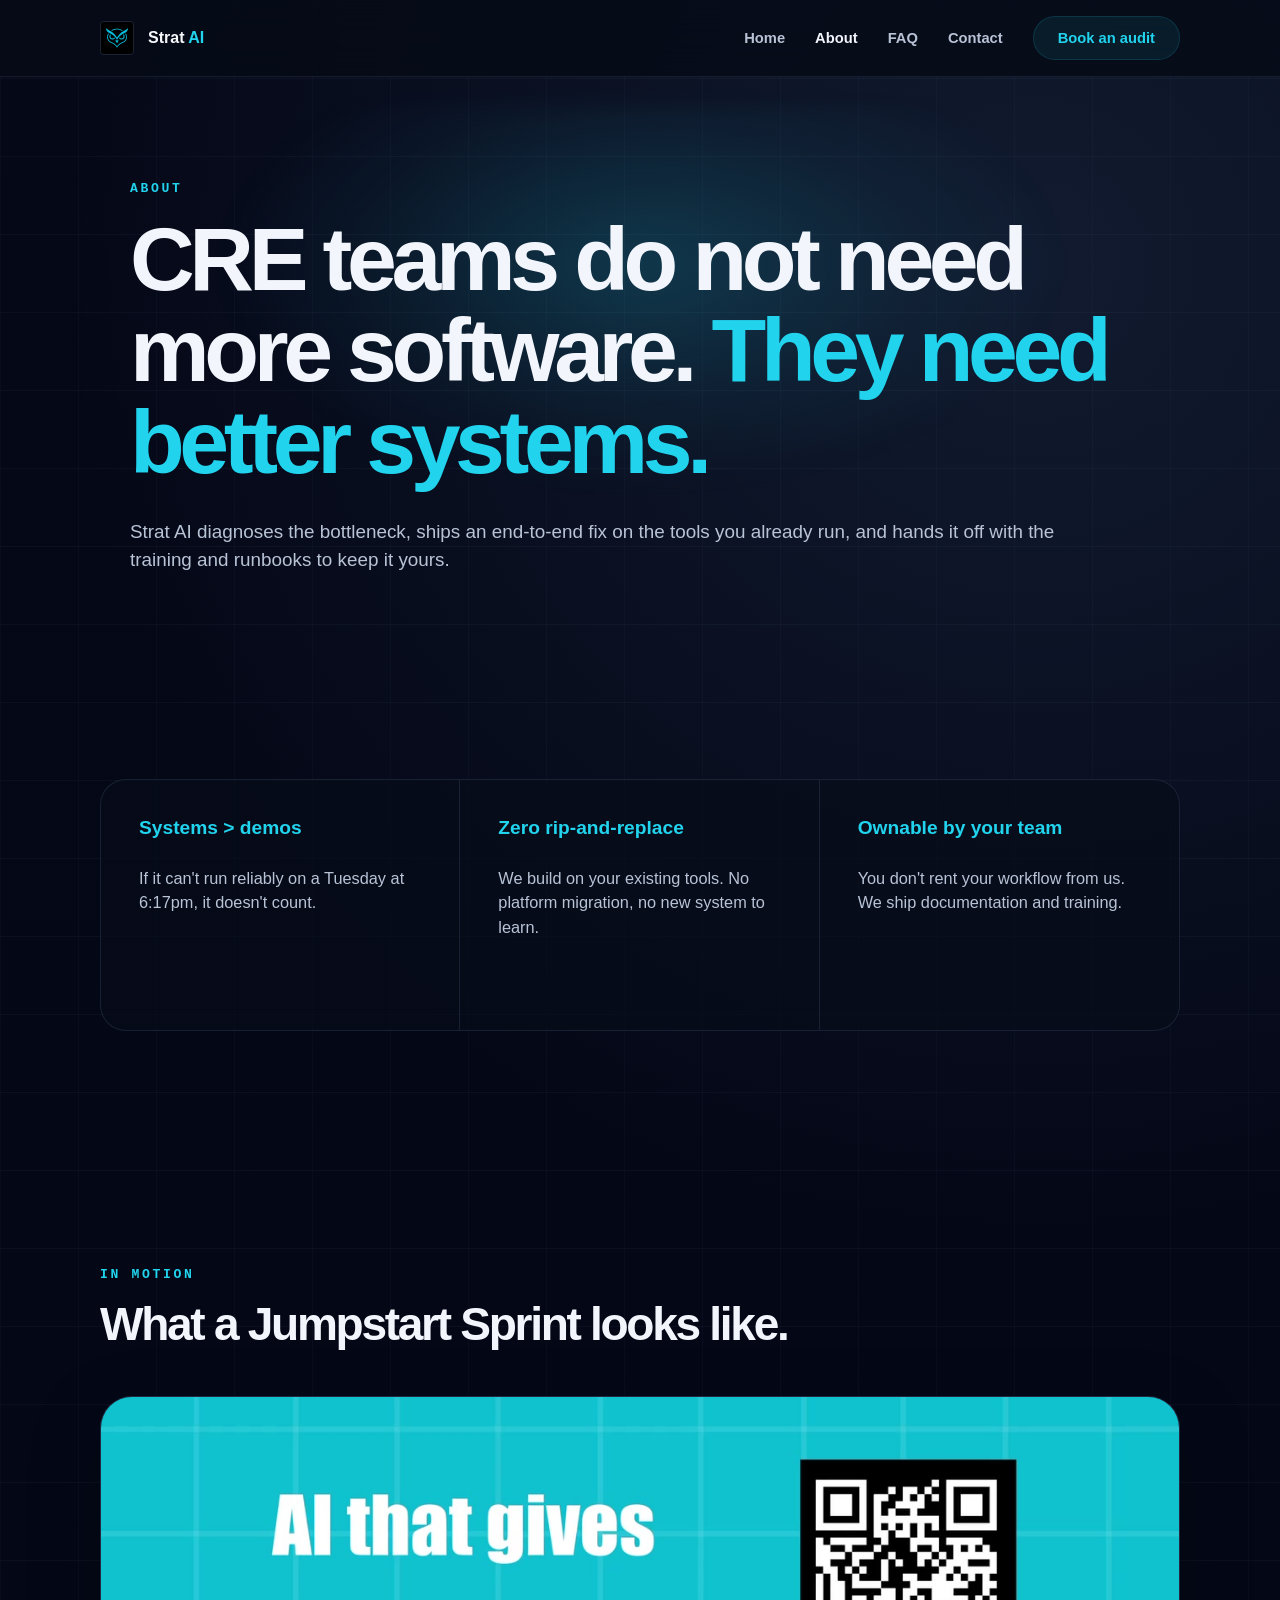
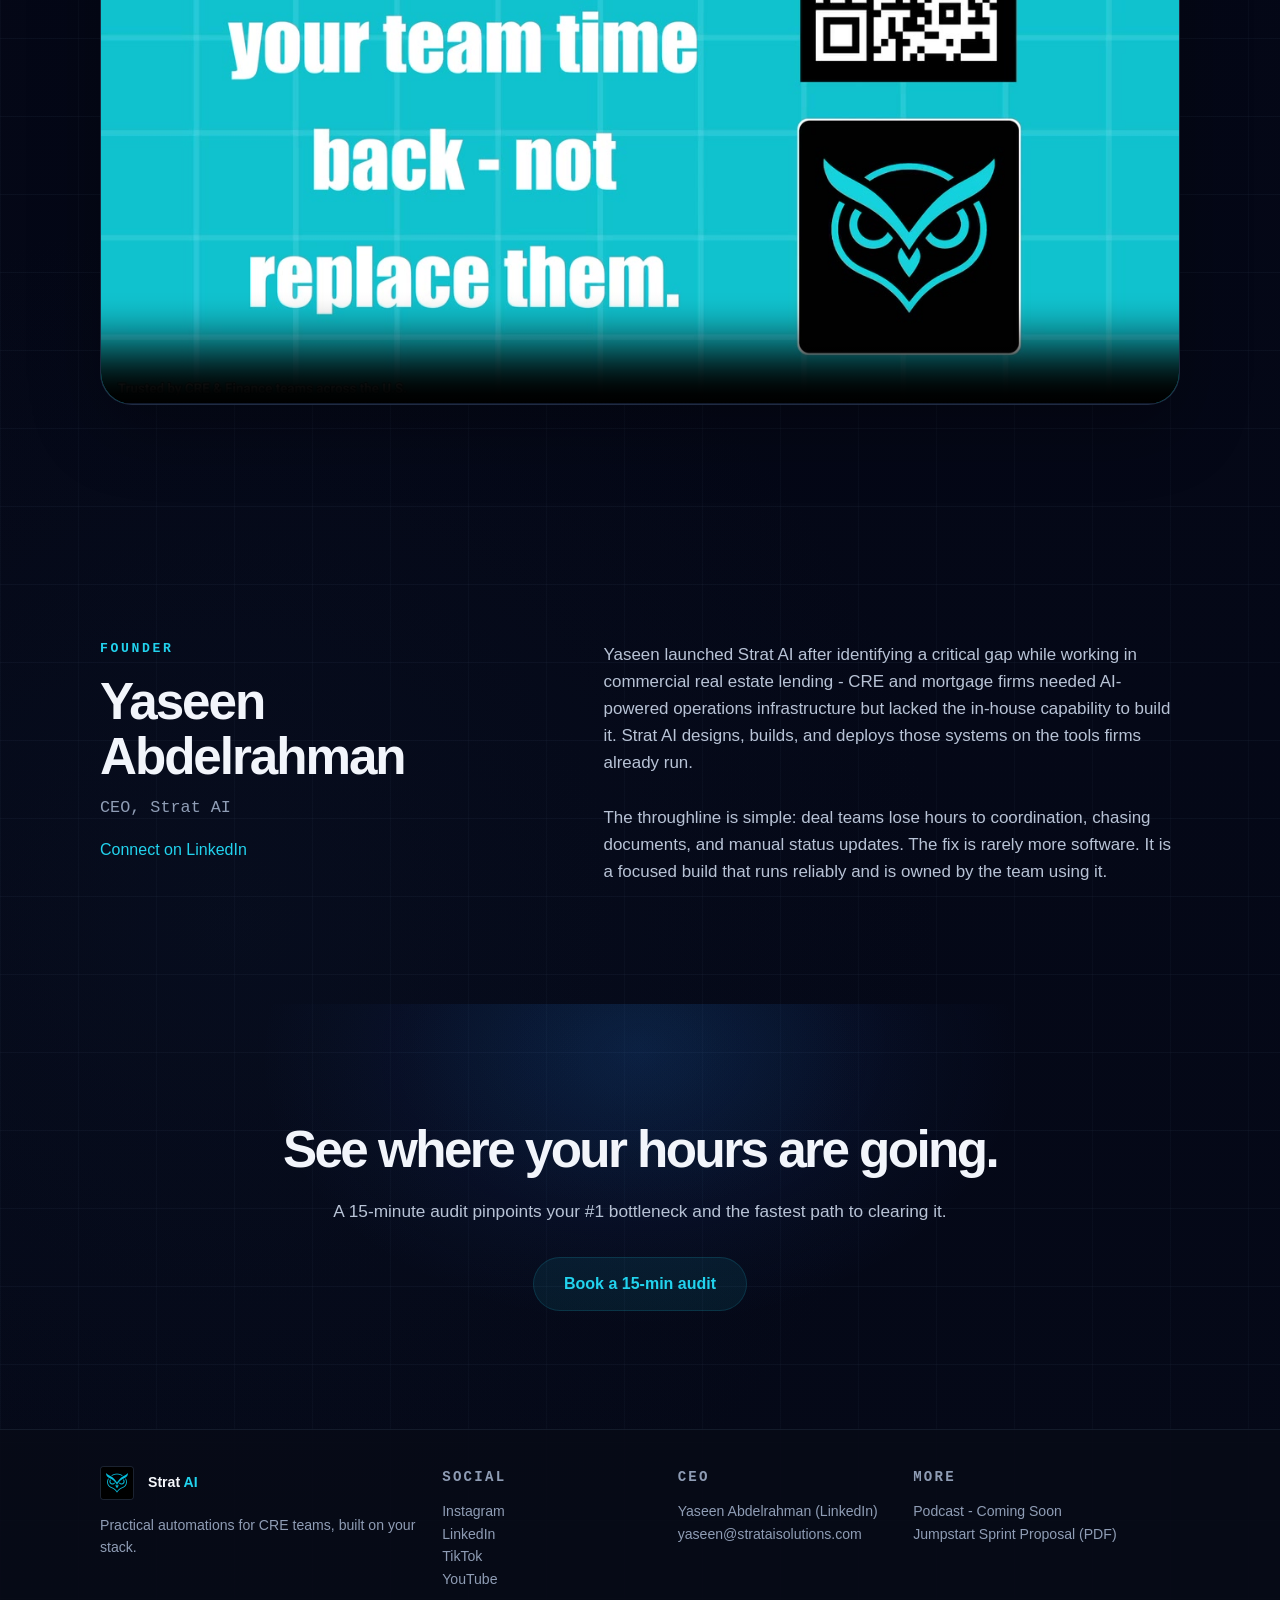
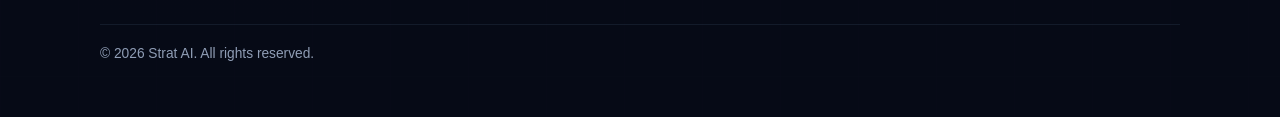
==== commit f47078d3: "6/12 edits made" ====
--- a/about-us.html
+++ b/about-us.html
@@ -8,10 +8,17 @@
       name="description"
       content="CRE teams do not need more software. They need better systems. Learn how Strat AI approaches workflow automation for CRE teams."
     />
+    <link rel="preconnect" href="https://fonts.googleapis.com" />
+    <link rel="preconnect" href="https://fonts.gstatic.com" crossorigin />
+    <link
+      href="https://fonts.googleapis.com/css2?family=IBM+Plex+Mono:wght@400;500;600;700&display=swap"
+      rel="stylesheet"
+    />
     <link
       href="https://assets.calendly.com/assets/external/widget.css"
       rel="stylesheet"
     />
+    <link rel="icon" href="/stratai-logo.jpg" type="image/jpeg" />
     <link rel="stylesheet" href="style.css" />
   </head>
   <body class="about-page">
@@ -109,9 +116,10 @@
 
             <div class="founder-copy reveal">
               <p>
-                Yaseen launched Strat AI at 18 after seeing operational gaps firsthand while working in
-                commercial lending. He had previously founded an automated attendance system, bringing the
-                same practical, systems-first problem-solving to CRE workflow automation.
+                Yaseen launched Strat AI after identifying a critical gap while working in commercial
+                real estate lending - CRE and mortgage firms needed AI-powered operations
+                infrastructure but lacked the in-house capability to build it. Strat AI designs,
+                builds, and deploys those systems on the tools firms already run.
               </p>
               <p>
                 The throughline is simple: deal teams lose hours to coordination, chasing documents, and
@@ -132,7 +140,7 @@
       </main>
 
       <footer class="footer" id="contact">
-        <div class="container footer-inner footer-inner-compact">
+        <div class="container footer-inner">
           <div>
             <a class="brandmark footer-brand" href="index.html">
               <img src="../stratai-logo.jpg" alt="Strat AI logo" class="brandmark-logo" />
@@ -163,14 +171,13 @@
             <p class="footer-heading">More</p>
             <ul>
               <li><span>Podcast - Coming Soon</span></li>
-              <li><a href="../Strat%20AI%20Solutions%20-%20Beta%20Jumpstart%20Sprint%20Proposal%20-%20April%202026.pdf" target="_blank" rel="noreferrer">Jumpstart Sprint Proposal (PDF)</a></li>
+              <li><a href="Strat-AI-Sprint-Proposal.pdf" target="_blank" rel="noreferrer">Jumpstart Sprint Proposal (PDF)</a></li>
             </ul>
           </div>
         </div>
 
         <div class="container footer-bottom-bar">
           <p>&copy; 2026 Strat AI. All rights reserved.</p>
-          <p>Podcast - coming soon</p>
         </div>
       </footer>
     </div>
--- a/style.css
+++ b/style.css
@@ -586,6 +586,10 @@
   color: var(--accent);
 }
 
+.hero-meta-highlight {
+  color: var(--text-soft);
+}
+
 .hero-meta span:not(:last-child)::after {
   content: "/";
   margin-left: 18px;
@@ -2018,7 +2022,7 @@
 
   .mobile-nav {
     display: grid;
-    gap: 12px;
+    gap: 8px;
     max-height: 0;
     overflow: hidden;
     padding: 0 20px;
@@ -2028,12 +2032,15 @@
   }
 
   .mobile-nav.is-open {
-    max-height: 320px;
+    max-height: 460px;
     padding: 0 20px 18px;
     border-top-color: rgba(119, 145, 186, 0.12);
   }
 
   .mobile-nav a {
+    display: flex;
+    align-items: center;
+    min-height: 44px;
     color: var(--text-soft);
     font-weight: 600;
   }
@@ -2131,6 +2138,63 @@
   }
 }
 
+@media (max-width: 540px) {
+  .hero-title {
+    font-size: clamp(2.8rem, 12vw, 3.6rem);
+  }
+
+  .hero-actions {
+    display: grid;
+    grid-template-columns: 1fr;
+  }
+
+  .hero-actions .button {
+    width: 100%;
+  }
+
+  .hero-meta {
+    display: grid;
+    grid-template-columns: 1fr;
+    gap: 10px;
+  }
+
+  .hero-copy-glow::before {
+    left: -180px;
+    width: 680px;
+    height: 420px;
+  }
+
+  .pipeline-card {
+    padding: 22px 18px 18px;
+  }
+
+  .pipeline-card-header,
+  .pipeline-metrics {
+    gap: 12px;
+  }
+
+  .pipeline-metrics {
+    flex-direction: column;
+    align-items: flex-start;
+  }
+
+  .integration-pills {
+    display: grid;
+    grid-template-columns: 1fr;
+  }
+
+  .integration-pills span {
+    width: 100%;
+    justify-content: flex-start;
+    text-align: left;
+  }
+
+  .video-panel,
+  .about-video-panel {
+    border-radius: 24px;
+  }
+}
+
 @media (prefers-reduced-motion: reduce) {
   html {
     scroll-behavior: auto;
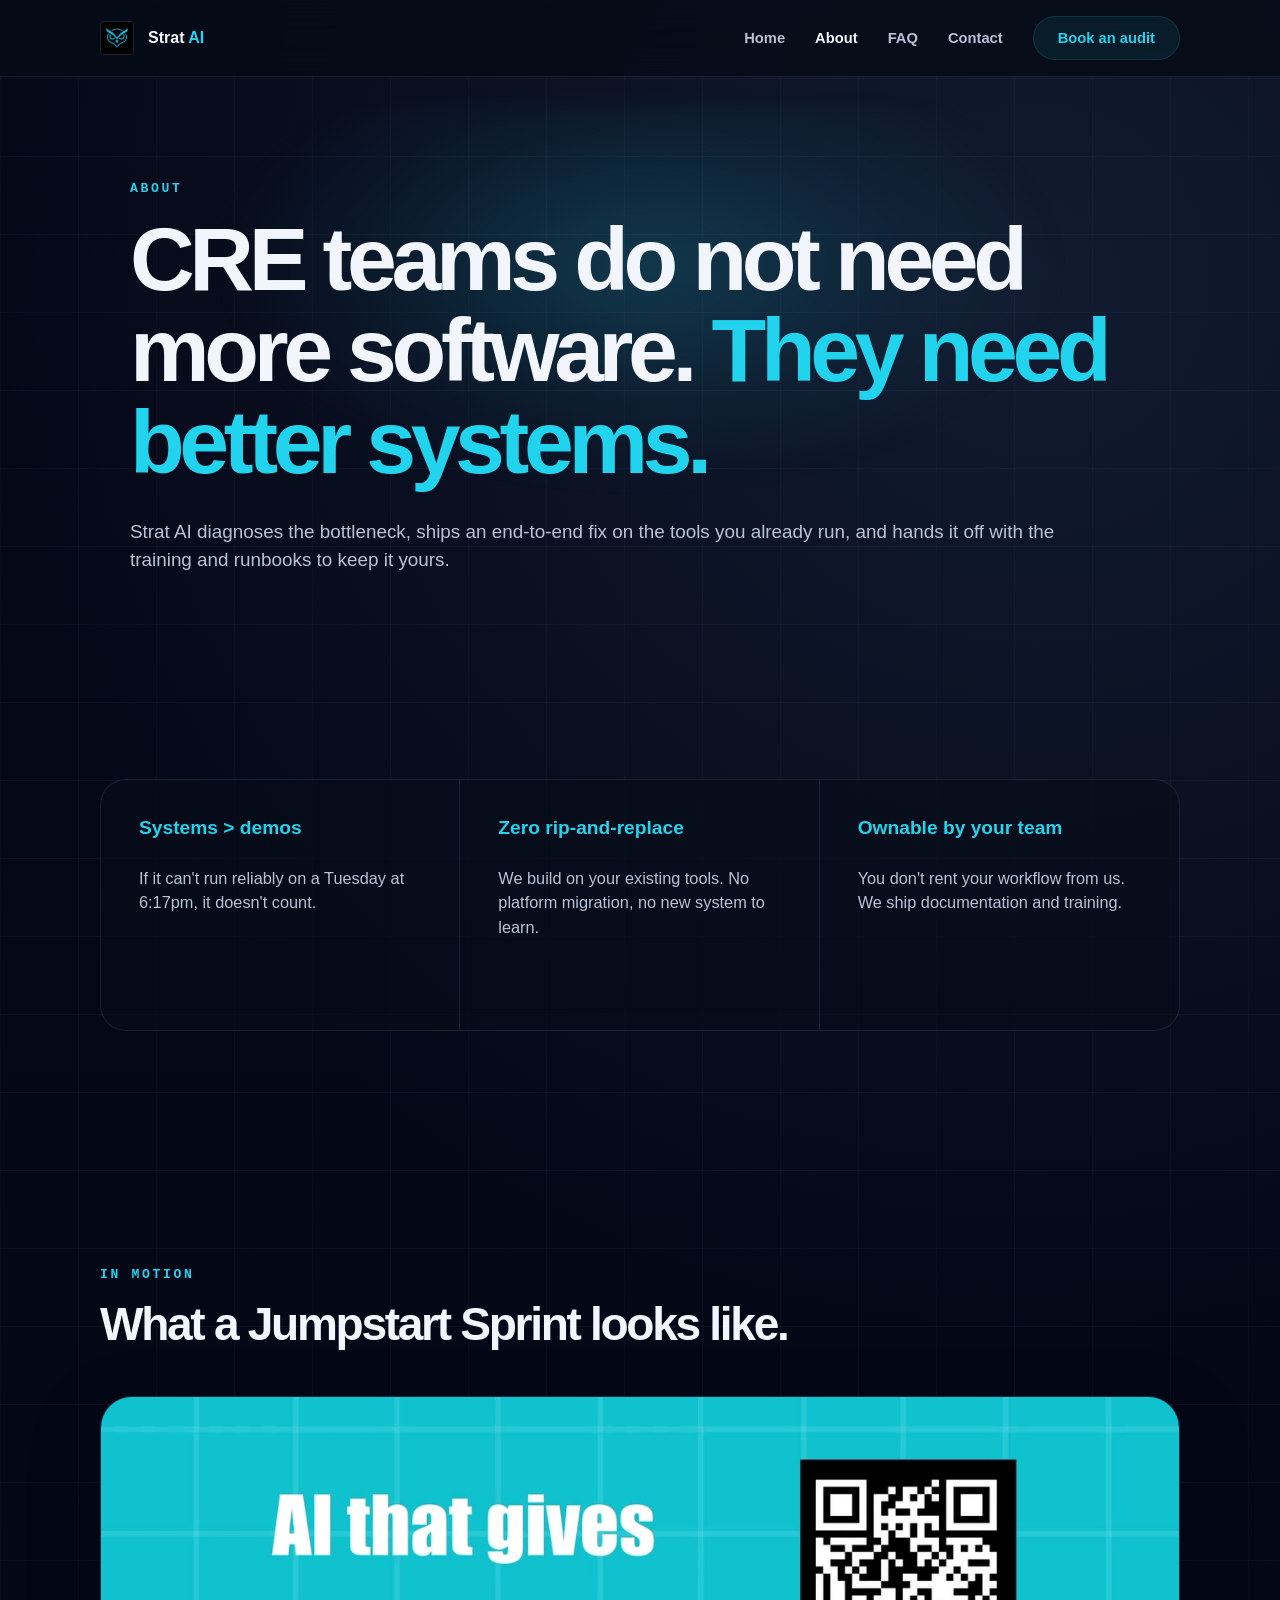
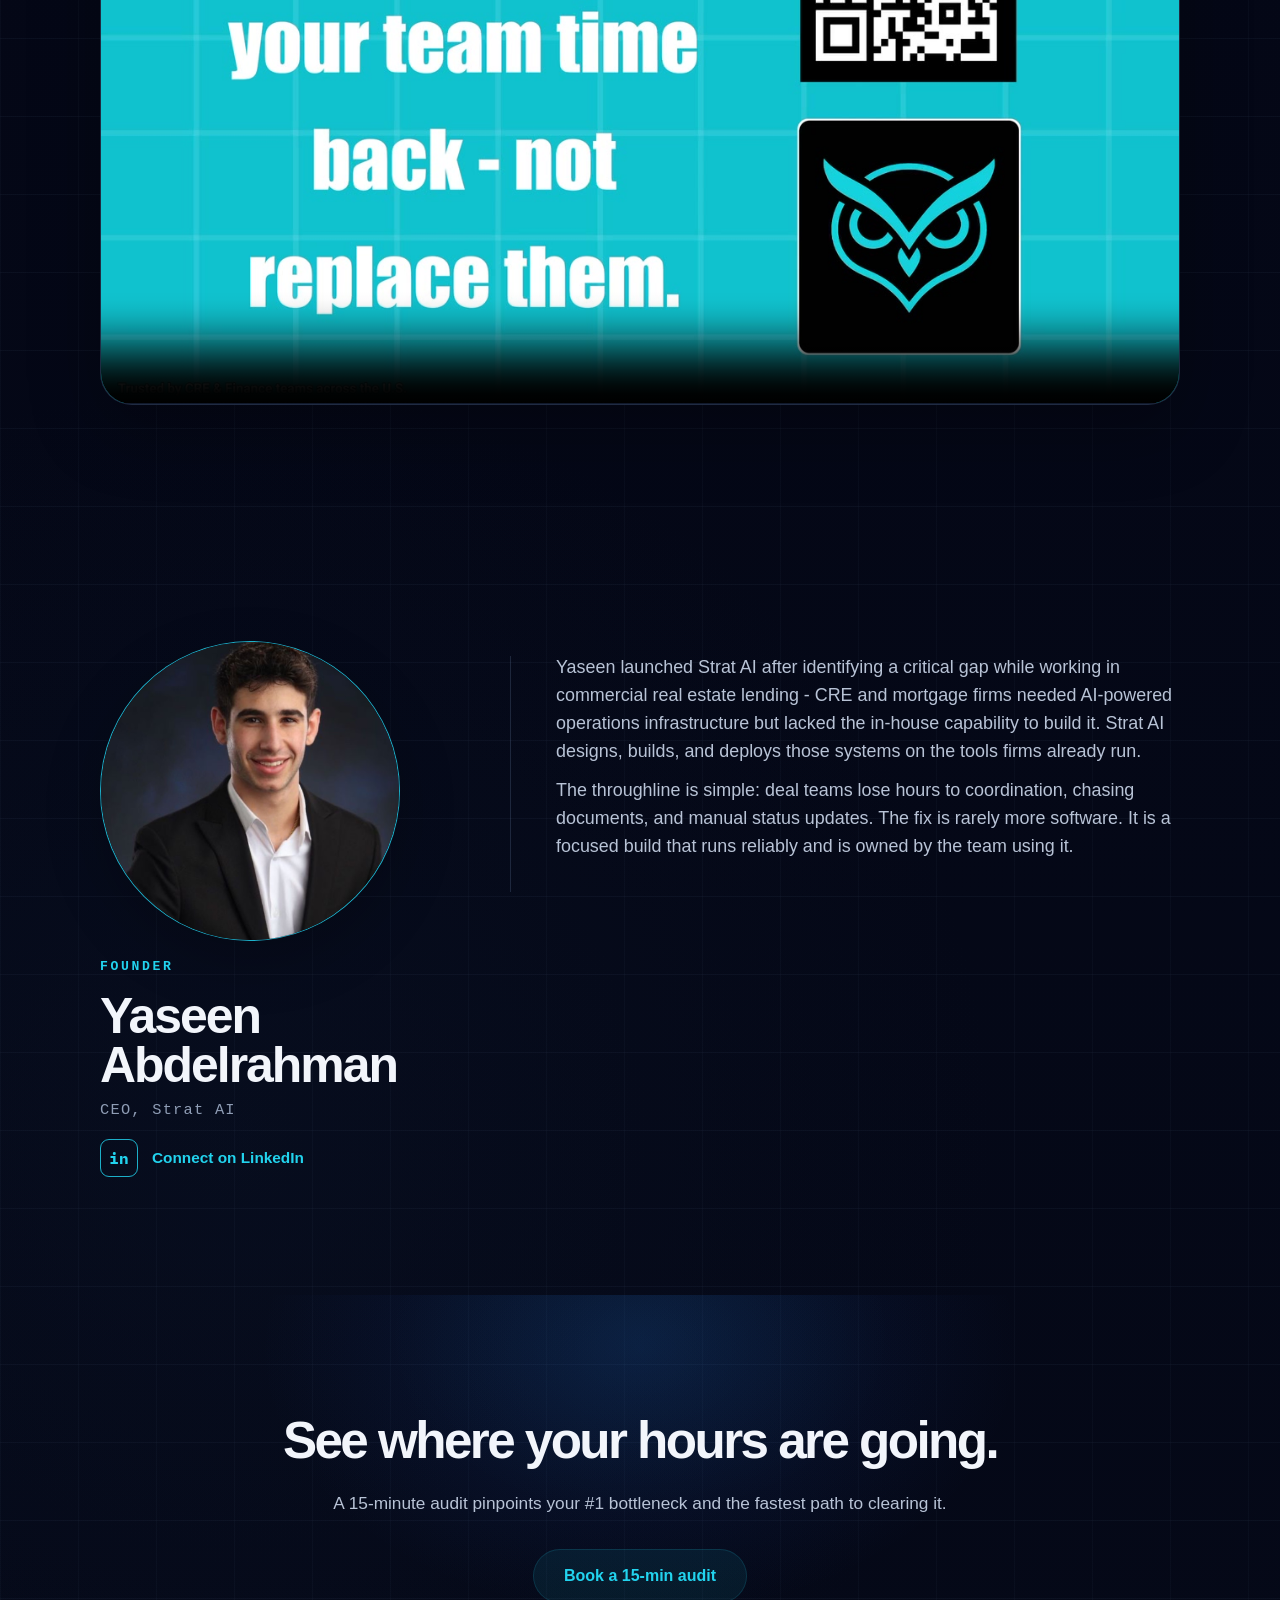
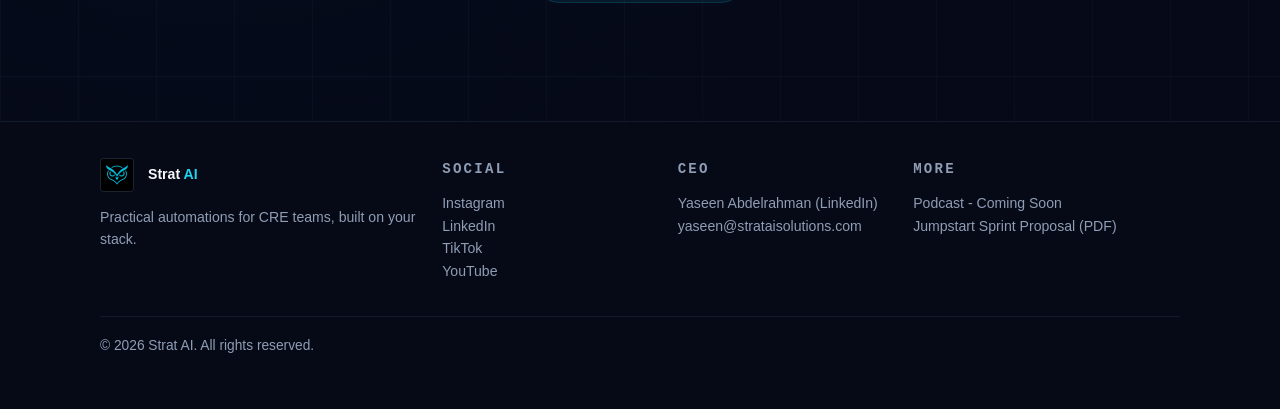
==== commit ef31377e: "added Yaseen's headshot on the about page" ====
--- a/about-us.html
+++ b/about-us.html
@@ -3,7 +3,7 @@
   <head>
     <meta charset="UTF-8" />
     <meta name="viewport" content="width=device-width, initial-scale=1.0" />
-    <title>Strat AI | About</title>
+    <title>Strat AI | About - Workflow Automation for CRE & Mortgage Teams</title>
     <meta
       name="description"
       content="CRE teams do not need more software. They need better systems. Learn how Strat AI approaches workflow automation for CRE teams."
@@ -106,11 +106,18 @@
         <section class="section">
           <div class="container founder-layout">
             <div class="founder-meta reveal">
+              <div class="founder-portrait">
+                <img
+                  src="Yaseen_Abdelrahman_-_Professional_Image.png"
+                  alt="Yaseen Abdelrahman"
+                />
+              </div>
               <p class="section-kicker">Founder</p>
               <h2>Yaseen Abdelrahman</h2>
               <p class="founder-role">CEO, Strat AI</p>
-              <a href="https://www.linkedin.com/in/yaseenabdelrahman/" target="_blank" rel="noreferrer">
-                Connect on LinkedIn
+              <a class="founder-link" href="https://www.linkedin.com/in/yaseenabdelrahman/" target="_blank" rel="noreferrer">
+                <span class="founder-link-icon" aria-hidden="true">in</span>
+                <span>Connect on LinkedIn</span>
               </a>
             </div>
 
--- a/style.css
+++ b/style.css
@@ -1340,42 +1340,95 @@
 
 .founder-layout {
   display: grid;
-  grid-template-columns: minmax(320px, 0.7fr) minmax(0, 1fr);
-  gap: 100px;
+  grid-template-columns: minmax(300px, 360px) minmax(0, 1fr);
+  gap: 50px;
   align-items: start;
 }
 
+.founder-portrait {
+  width: min(300px, 100%);
+  aspect-ratio: 1 / 1;
+  margin-bottom: 18px;
+  border-radius: 50%;
+  border: 1.5px solid rgba(34, 211, 238, 0.82);
+  background:
+    radial-gradient(circle at 30% 30%, rgba(34, 211, 238, 0.08), transparent 58%),
+    rgba(12, 20, 37, 0.96);
+  box-shadow: 0 20px 56px rgba(0, 0, 0, 0.22);
+  overflow: hidden;
+}
+
+.founder-portrait img {
+  width: 100%;
+  height: 100%;
+  object-fit: cover;
+}
+
 .founder-meta h2 {
-  margin-top: 18px;
-  font-size: clamp(2.3rem, 4vw, 3.2rem);
-  line-height: 1.08;
+  margin-top: 10px;
+  font-size: clamp(2.3rem, 3.9vw, 3.3rem);
+  line-height: 1;
   letter-spacing: -0.04em;
 }
 
 .founder-role {
-  margin-top: 14px;
+  margin-top: 10px;
   color: var(--text-muted);
-  font-size: 1.05rem;
-}
-
-.founder-meta a {
-  display: inline-block;
-  margin-top: 24px;
+  font-size: 0.96rem;
+  letter-spacing: 0.08em;
+}
+
+.founder-link {
+  display: inline-flex;
+  align-items: center;
+  gap: 14px;
+  margin-top: 20px;
   color: var(--accent-text);
+  font-size: 0.96rem;
+  font-weight: 600;
+}
+
+.founder-link-icon {
+  display: inline-flex;
+  align-items: center;
+  justify-content: center;
+  width: 38px;
+  height: 38px;
+  border: 1.5px solid rgba(34, 211, 238, 0.82);
+  border-radius: 9px;
+  font-family: "IBM Plex Mono", "SFMono-Regular", Consolas, "Liberation Mono", monospace;
   font-size: 1rem;
-  font-weight: 500;
+  font-weight: 700;
+  line-height: 1;
+  text-transform: lowercase;
 }
 
 .founder-copy {
   display: grid;
-  gap: 28px;
+  gap: 10px;
+  min-height: 100%;
+  padding-left: 46px;
+  padding-top: 12px;
+  align-content: start;
+  position: relative;
+}
+
+.founder-copy::before {
+  content: "";
+  position: absolute;
+  left: 0;
+  top: 15px;
+  width: 1px;
+  height: 236px;
+  background: rgba(119, 145, 186, 0.22);
 }
 
 .founder-copy p {
-  max-width: 780px;
+  max-width: 900px;
   color: var(--text-soft);
-  font-size: 1.06rem;
-  line-height: 1.6;
+  font-size: clamp(1.02rem, 1.4vw, 1.16rem);
+  line-height: 1.58;
+  margin: 0;
 }
 
 .about-cta {
@@ -2099,6 +2152,19 @@
     font-size: clamp(3rem, 13vw, 4.8rem);
   }
 
+  .founder-copy {
+    padding-left: 0;
+    padding-top: 0;
+  }
+
+  .founder-copy::before {
+    display: none;
+  }
+
+  .founder-portrait {
+    width: min(240px, 100%);
+  }
+
   .footer-bottom-bar {
     flex-direction: column;
   }
